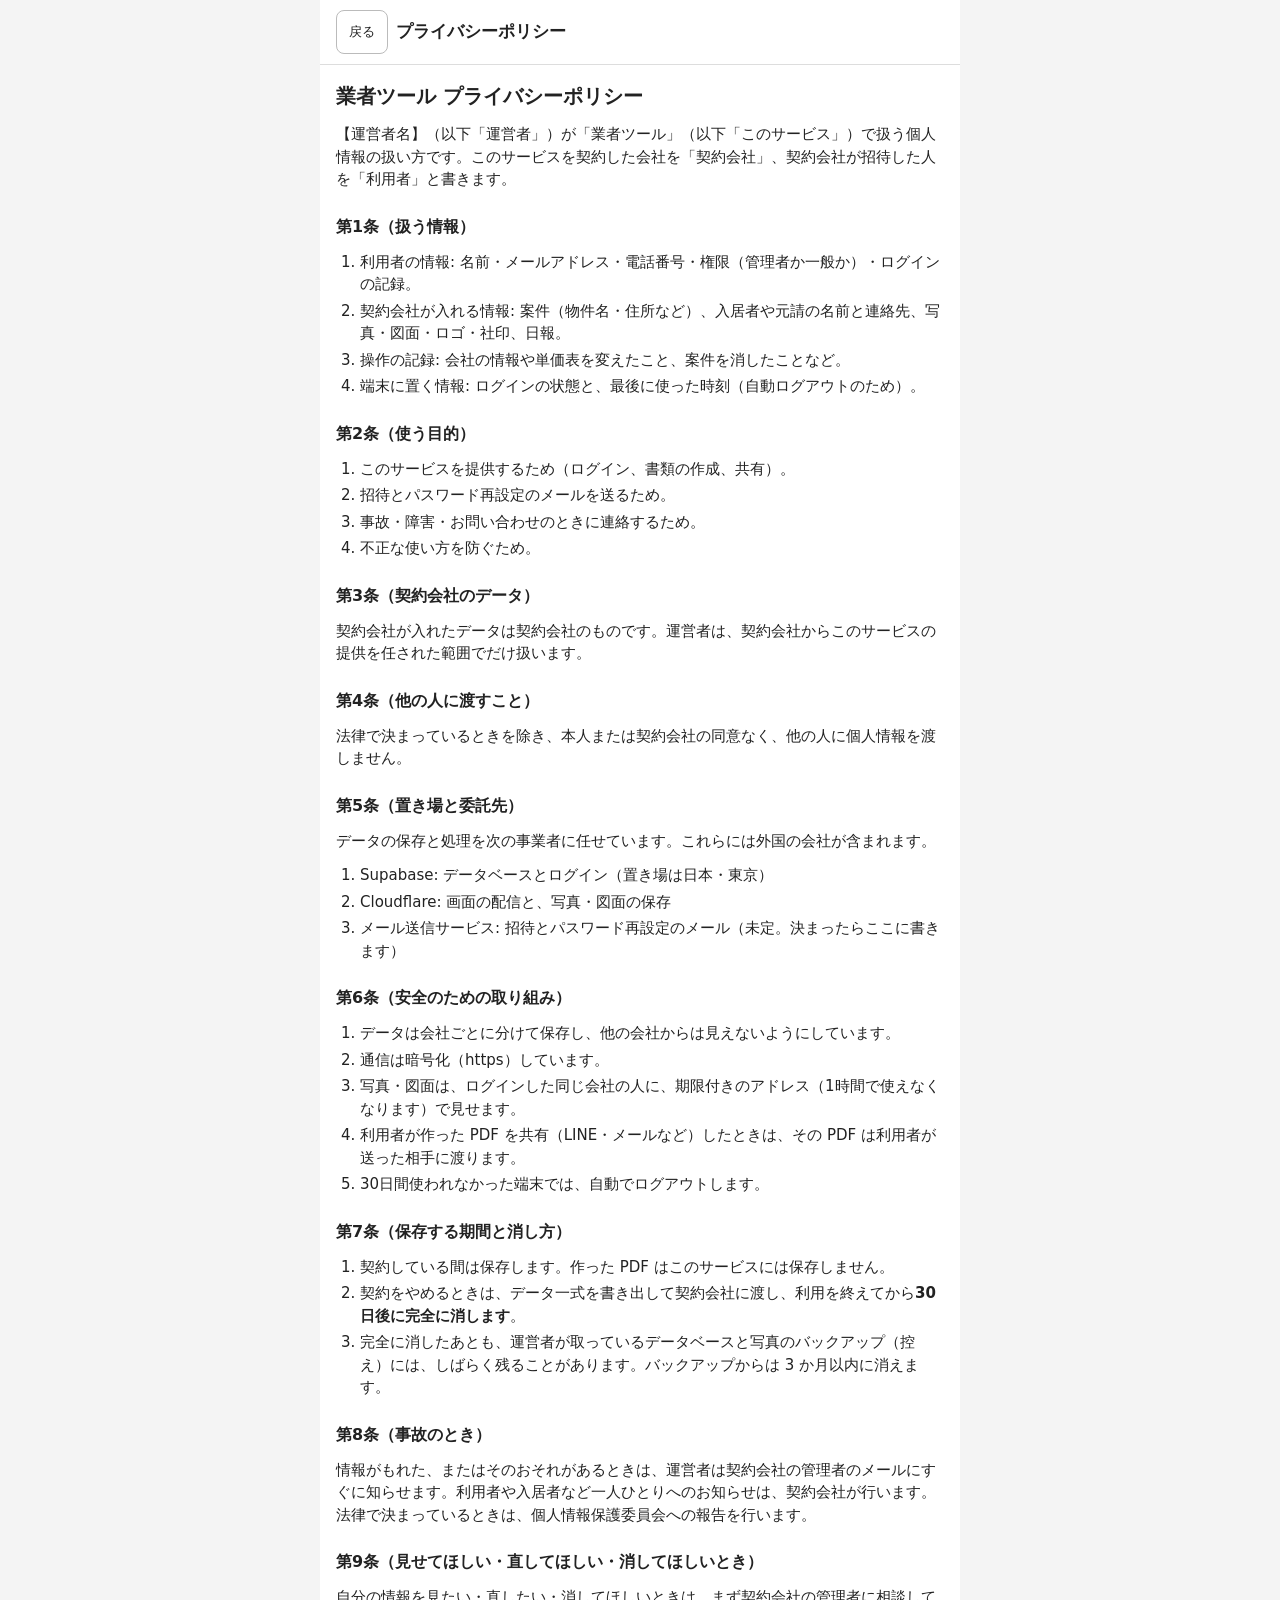
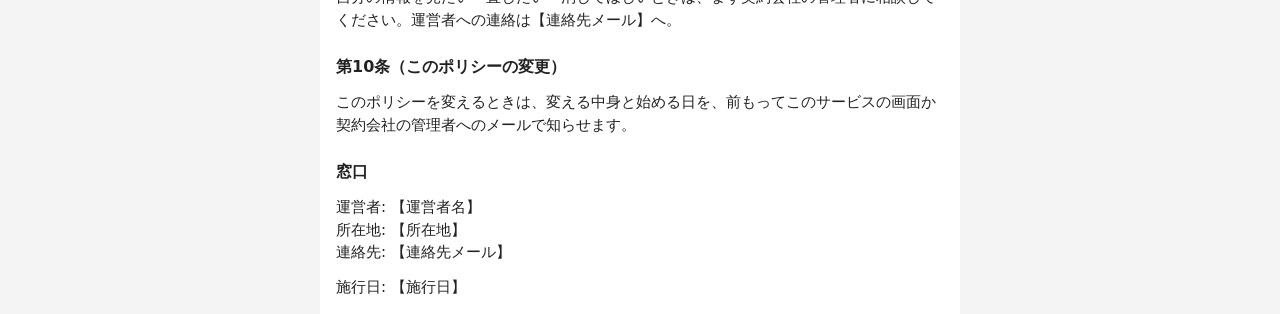
==== legal/privacy.html @ 184f6ca1 "deploy: お試し版 2a5d076" ====
<!doctype html>
<!--
  プライバシーポリシーのひな形。法律の確認（弁護士など専門家の確認）が済んでいない。使う前に必ず専門家に見てもらうこと。
  特に、外国にある事業者への委託（個人情報保護法の外国にある第三者への提供の説明）・安全管理の書き方・代表者の名前を出すかは、専門家と決める。
  運営者名・所在地・連絡先メール・施行日の置き場（すみ付きかっこの所）を埋めるまで、tools/build-app.sh は本番の入れ物を作らない（お試し版は置き場のまま出る）。
  中身は今の作りに合わせてある。作りを変えたらここも直す。CSP（_headers）のため inline の style・script と外のファイルを書かない。
-->
<html lang="ja">
<head>
<meta charset="utf-8">
<meta name="viewport" content="width=device-width, initial-scale=1, viewport-fit=cover">
<title>プライバシーポリシー - 業者ツール</title>
<link rel="icon" href="data:,">
<link rel="stylesheet" href="../css/app.css">
</head>
<body>
<main class="screen active white">
  <div class="hd">
    <a class="hd-btn" id="legal-back" href="../index.html">戻る</a>
    <div class="hd-t"><div class="hd-title">プライバシーポリシー</div></div>
  </div>
  <div class="body legal">
    <h1>業者ツール プライバシーポリシー</h1>
    <p>【運営者名】（以下「運営者」）が「業者ツール」（以下「このサービス」）で扱う個人情報の扱い方です。このサービスを契約した会社を「契約会社」、契約会社が招待した人を「利用者」と書きます。</p>

    <h2>第1条（扱う情報）</h2>
    <ol>
      <li>利用者の情報: 名前・メールアドレス・電話番号・権限（管理者か一般か）・ログインの記録。</li>
      <li>契約会社が入れる情報: 案件（物件名・住所など）、入居者や元請の名前と連絡先、写真・図面・ロゴ・社印、日報。</li>
      <li>操作の記録: 会社の情報や単価表を変えたこと、案件を消したことなど。</li>
      <li>端末に置く情報: ログインの状態と、最後に使った時刻（自動ログアウトのため）。</li>
    </ol>

    <h2>第2条（使う目的）</h2>
    <ol>
      <li>このサービスを提供するため（ログイン、書類の作成、共有）。</li>
      <li>招待とパスワード再設定のメールを送るため。</li>
      <li>事故・障害・お問い合わせのときに連絡するため。</li>
      <li>不正な使い方を防ぐため。</li>
    </ol>

    <h2>第3条（契約会社のデータ）</h2>
    <p>契約会社が入れたデータは契約会社のものです。運営者は、契約会社からこのサービスの提供を任された範囲でだけ扱います。</p>

    <h2>第4条（他の人に渡すこと）</h2>
    <p>法律で決まっているときを除き、本人または契約会社の同意なく、他の人に個人情報を渡しません。</p>

    <h2>第5条（置き場と委託先）</h2>
    <p>データの保存と処理を次の事業者に任せています。これらには外国の会社が含まれます。</p>
    <ol>
      <li>Supabase: データベースとログイン（置き場は日本・東京）</li>
      <li>Cloudflare: 画面の配信と、写真・図面の保存</li>
      <li>メール送信サービス: 招待とパスワード再設定のメール（未定。決まったらここに書きます）</li>
    </ol>

    <h2>第6条（安全のための取り組み）</h2>
    <ol>
      <li>データは会社ごとに分けて保存し、他の会社からは見えないようにしています。</li>
      <li>通信は暗号化（https）しています。</li>
      <li>写真・図面は、ログインした同じ会社の人に、期限付きのアドレス（1時間で使えなくなります）で見せます。</li>
      <li>利用者が作った PDF を共有（LINE・メールなど）したときは、その PDF は利用者が送った相手に渡ります。</li>
      <li>30日間使われなかった端末では、自動でログアウトします。</li>
    </ol>

    <h2>第7条（保存する期間と消し方）</h2>
    <ol>
      <li>契約している間は保存します。作った PDF はこのサービスには保存しません。</li>
      <li>契約をやめるときは、データ一式を書き出して契約会社に渡し、利用を終えてから<strong>30日後に完全に消します</strong>。</li>
      <li>完全に消したあとも、運営者が取っているデータベースと写真のバックアップ（控え）には、しばらく残ることがあります。バックアップからは 3 か月以内に消えます。</li>
    </ol>

    <h2>第8条（事故のとき）</h2>
    <p>情報がもれた、またはそのおそれがあるときは、運営者は契約会社の管理者のメールにすぐに知らせます。利用者や入居者など一人ひとりへのお知らせは、契約会社が行います。法律で決まっているときは、個人情報保護委員会への報告を行います。</p>

    <h2>第9条（見せてほしい・直してほしい・消してほしいとき）</h2>
    <p>自分の情報を見たい・直したい・消してほしいときは、まず契約会社の管理者に相談してください。運営者への連絡は【連絡先メール】へ。</p>

    <h2>第10条（このポリシーの変更）</h2>
    <p>このポリシーを変えるときは、変える中身と始める日を、前もってこのサービスの画面か契約会社の管理者へのメールで知らせます。</p>

    <h2>窓口</h2>
    <p>運営者: 【運営者名】<br>所在地: 【所在地】<br>連絡先: 【連絡先メール】</p>
    <p>施行日: 【施行日】</p>
  </div>
</main>
</body>
</html>
---- css/app.css ----
/* css/app.css — 1つの様式: 白地・黒ボタン・押す所 44px 以上・入力 16px・390px で横スクロールなし（ワイヤーフレーム docs/wireframes/ から） */
*, *::before, *::after { box-sizing: border-box; }
html { overflow-x: hidden; } /* body には付けない（付けると body がスクロールの箱になり、上の帯・下のボタンの sticky が効かない） */
body { margin: 0; max-width: 100%; }
body { font-family: system-ui, -apple-system, "Hiragino Sans", "Noto Sans JP", sans-serif; color: #222; background: #f4f4f4; font-size: 15px; line-height: 1.5; }
a { color: #222; text-decoration: none; }
button, input, select, textarea { font-family: inherit; color: #222; }
input[type=text], input[type=email], input[type=password], input[type=search], input[type=date], input[type=datetime-local], input[type=time], input[type=tel], input[type=number], select, textarea {
  width: 100%; min-width: 0; font-size: 16px; border: 1px solid #bbb; border-radius: 8px; background: #fff; }
input[type=text], input[type=email], input[type=password], input[type=search], input[type=date], input[type=datetime-local], input[type=time], input[type=tel], input[type=number], select { height: 48px; padding: 0 12px; }
textarea { padding: 10px 12px; resize: vertical; line-height: 1.6; }
input:disabled, select:disabled, textarea:disabled { background: #f4f4f4; color: #555; }
input:focus-visible, select:focus-visible, textarea:focus-visible, button:focus-visible, a:focus-visible { outline: 2px solid #1e5bb8; outline-offset: 1px; }
[hidden] { display: none !important; }

.screen { display: none; min-height: 100vh; min-height: 100dvh; max-width: 640px; margin: 0 auto; background: #f4f4f4; flex-direction: column; }
.screen.active { display: flex; }
.screen.white { background: #fff; }

/* 上の帯 */
.hd { display: flex; align-items: center; gap: 8px; padding: 10px 16px; background: #fff; border-bottom: 1px solid #ddd; position: sticky; top: 0; z-index: 50; }
.hd-t { flex-grow: 1; min-width: 0; }
.hd-title { font-size: 17px; font-weight: 700; overflow-wrap: anywhere; }
.hd-sub { font-size: 12px; color: #555; overflow-wrap: anywhere; }
.back { width: 44px; height: 44px; flex: none; display: flex; align-items: center; justify-content: center; font-size: 24px; border: 0; background: none; cursor: pointer; }
.hd-btn { min-height: 44px; display: inline-flex; align-items: center; justify-content: center; padding: 0 12px; border: 1px solid #bbb; border-radius: 8px; font-size: 13px; background: #fff; cursor: pointer; flex: none; }

.body { display: flex; flex-direction: column; gap: 12px; padding: 16px; flex-grow: 1; }
.foot { padding: 12px 16px calc(16px + env(safe-area-inset-bottom, 0px)); background: #fff; border-top: 1px solid #ddd; display: flex; gap: 8px; position: sticky; bottom: 0; z-index: 40; }
.foot.col { flex-direction: column; }
.row { display: flex; gap: 8px; }
.row > * { flex: 1; min-width: 0; }

/* ボタン */
.btn { min-height: 52px; display: flex; align-items: center; justify-content: center; padding: 0 14px; background: #222; color: #fff; border: 1px solid #222; border-radius: 10px; font-size: 16px; font-weight: 600; cursor: pointer; text-align: center; }
.btn.ghost { background: #fff; color: #222; border-color: #bbb; font-weight: 400; }
.btn.sm { min-height: 44px; font-size: 14px; border-radius: 8px; }
.btn.wide { flex: 2; }
.btn.red { background: #b00; border-color: #b00; }
.btn:disabled, .hd-btn:disabled { opacity: .45; cursor: default; }
.link-red { min-height: 44px; display: flex; align-items: center; justify-content: center; color: #b00; background: none; border: 0; font-size: 14px; cursor: pointer; }
.textlink { min-height: 44px; display: flex; align-items: center; justify-content: center; color: #555; background: none; border: 0; font-size: 14px; cursor: pointer; }

/* 入力 */
.ff { display: flex; flex-direction: column; gap: 6px; min-width: 0; }
.ff > label, .lbl { font-size: 13px; color: #555; }
.req { color: #b00; font-size: 12px; margin-left: 4px; }
.hint { font-size: 12px; color: #888; }
.msg { font-size: 13px; color: #555; min-height: 0; white-space: pre-wrap; overflow-wrap: anywhere; }
.msg:empty { display: none; }
.msg.err, .err { color: #b00; }
.msg.ok { color: #176a3a; }
.sep { border-top: 1px solid #eee; margin: 4px 0; }

/* カード */
.card { background: #fff; border: 1px solid #ddd; border-radius: 10px; padding: 14px; display: flex; flex-direction: column; gap: 10px; min-width: 0; }
.card-t { font-size: 15px; font-weight: 600; }
.card-d { font-size: 13px; color: #555; }
.card.off { color: #888; }
.soon { font-size: 12px; color: #888; border: 1px solid #ccc; border-radius: 999px; padding: 1px 8px; margin-left: 6px; font-weight: 400; }

/* ログイン */
.login { padding: 24px 20px; gap: 14px; background: #fff; }
.login-title { font-size: 26px; font-weight: 700; text-align: center; margin-top: 72px; }
.login-lead { font-size: 14px; color: #555; text-align: center; margin-bottom: 16px; }
.login-note { font-size: 12px; color: #888; text-align: center; margin-top: auto; padding-top: 24px; }

/* 一覧 */
.list { display: flex; flex-direction: column; gap: 8px; }
.item { background: #fff; border: 1px solid #ddd; border-radius: 10px; padding: 14px; display: flex; flex-direction: column; gap: 6px; text-align: left; cursor: pointer; width: 100%; font-size: inherit; min-width: 0; }
.item-t { font-size: 16px; font-weight: 600; overflow-wrap: anywhere; }
.item-s { font-size: 13px; color: #555; overflow-wrap: anywhere; }
.tags { display: flex; flex-wrap: wrap; gap: 6px; font-size: 12px; color: #444; }
.tag { border: 1px solid #bbb; border-radius: 999px; padding: 2px 8px; white-space: nowrap; }
.empty { font-size: 13px; color: #888; text-align: center; padding: 16px 8px; }
.search { padding: 12px 16px; background: #fff; }

/* 案件画面 */
.tools { display: grid; grid-template-columns: repeat(2, minmax(0, 1fr)); gap: 12px; }
.tool { background: #fff; border: 1px solid #ccc; border-radius: 12px; min-height: 96px; display: flex; flex-direction: column; align-items: center; justify-content: center; gap: 6px; cursor: pointer; font-size: inherit; padding: 8px; }
.tool-t { font-size: 17px; font-weight: 700; }
.tool-d { font-size: 12px; color: #555; }
.tool:disabled { background: #eee; color: #888; cursor: default; }
.tool:disabled .tool-d { color: #888; }
.sec-t { font-size: 14px; font-weight: 600; }
.doc { background: #fff; border: 1px solid #ddd; border-radius: 10px; padding: 12px 14px; display: flex; align-items: center; gap: 10px; cursor: pointer; width: 100%; text-align: left; font-size: inherit; min-width: 0; }
.doc-kind { font-size: 12px; border: 1px solid #bbb; border-radius: 6px; padding: 2px 6px; flex: none; }
.doc-m { flex-grow: 1; min-width: 0; }
.doc-t { font-size: 15px; overflow-wrap: anywhere; }
.doc-s { font-size: 12px; color: #555; }
.chev { font-size: 18px; color: #888; flex: none; }

/* 画像の欄（ロゴ・社印） */
.img-row { display: flex; align-items: center; gap: 10px; flex-wrap: wrap; }
.img-prev { max-width: 120px; max-height: 60px; border: 1px solid #ddd; border-radius: 6px; background: #fafafa; }
.check { display: flex; align-items: center; gap: 10px; min-height: 44px; font-size: 15px; cursor: pointer; }
.check input { width: 22px; height: 22px; flex: none; }

/* 確認のポップアップ（× とキャンセルだけで閉じる。外側・Esc では閉じない） */
.modal-bg { position: fixed; inset: 0; background: rgba(0,0,0,.45); z-index: 1000; display: flex; align-items: flex-end; justify-content: center; }
.modal { background: #fff; width: 100%; max-width: 640px; max-height: 92vh; max-height: 92dvh; overflow: auto; overscroll-behavior: contain; border-radius: 16px 16px 0 0; padding: 0 16px calc(24px + env(safe-area-inset-bottom, 0px)); display: flex; flex-direction: column; gap: 12px; }
/* 見出しと × は中を送っても上に残る（× で戻れないと困る） */
.modal-hd { display: flex; align-items: center; justify-content: space-between; gap: 8px; position: sticky; top: 0; z-index: 1; background: #fff; margin: 0 -16px; padding: 12px 16px 4px; }
.modal-hd h3 { margin: 0; font-size: 17px; }
.modal-x { width: 44px; height: 44px; border: 0; background: none; font-size: 24px; cursor: pointer; flex: none; }
.modal-act { display: flex; gap: 8px; }
.modal-act > * { flex: 1; }
.modal-act.col { flex-direction: column; }
.btn.danger { color: #b00; border-color: #e3a3a3; }
.ask-pop-t { margin: 0; white-space: pre-wrap; overflow-wrap: anywhere; }

/* 小さい知らせ */
.toast { position: fixed; left: 50%; bottom: 96px; transform: translateX(-50%); background: #222; color: #fff; padding: 10px 18px; border-radius: 8px; font-size: 14px; z-index: 1500; max-width: calc(100% - 32px); display: none; pointer-events: none; }
.toast.show { display: block; }

/* 報告書（06） */
.seg { display: flex; gap: 8px; }
.seg button { flex: 1; min-height: 44px; border: 1px solid #bbb; border-radius: 8px; background: #fff; font-size: 15px; cursor: pointer; padding: 0 4px; }
.seg button[aria-pressed="true"] { background: #222; color: #fff; border-color: #222; }
.grid2 { display: grid; grid-template-columns: repeat(2, minmax(0, 1fr)); gap: 10px; }
.time-row { display: flex; gap: 8px; }
.time-row input { flex: 1; }
.time-row button { flex: none; min-height: 48px; padding: 0 12px; border: 1px solid #222; border-radius: 8px; background: #fff; font-size: 14px; cursor: pointer; }
.chips { display: flex; flex-wrap: wrap; gap: 8px; }
.chips.col { flex-direction: column; }
.chip { display: inline-flex; align-items: center; gap: 8px; min-height: 44px; padding: 6px 12px; border: 1px solid #bbb; border-radius: 999px; background: #fff; font-size: 14px; cursor: pointer; text-align: left; max-width: 100%; }
.chips.col .chip { border-radius: 8px; width: 100%; }
.chip-box { width: 18px; height: 18px; border: 1.5px solid #999; border-radius: 4px; flex: none; display: inline-flex; align-items: center; justify-content: center; font-size: 12px; color: transparent; }
.chip[aria-pressed="true"] { background: #222; color: #fff; border-color: #222; }
.chip[aria-pressed="true"] .chip-box { background: #fff; border-color: #fff; color: #222; }
.grp-t { font-size: 13px; color: #555; font-weight: 600; }
.photos { display: grid; grid-template-columns: repeat(2, minmax(0, 1fr)); gap: 10px; }
.ph { border: 1px solid #ddd; border-radius: 8px; overflow: hidden; display: flex; flex-direction: column; min-width: 0; background: #fff; }
.ph-img { width: 100%; aspect-ratio: 1; object-fit: cover; display: block; background: #ddd; border: 0; padding: 0; cursor: pointer; }
.ph-img img { width: 100%; height: 100%; object-fit: contain; display: block; }
.ph-b { padding: 8px; display: flex; flex-direction: column; gap: 6px; }
.ph-b select, .ph-b input { height: 44px; }
.ph-acts { display: flex; gap: 6px; }
.ph-acts .btn { flex: 1; min-width: 0; padding: 0 4px; }
.ph-no { font-size: 12px; color: #555; }
.add-row { display: flex; gap: 8px; }
.add-row .btn { flex: 1; }
.notes { background: #fff7e0; border: 1px solid #e6c766; border-radius: 10px; padding: 12px; font-size: 13px; }
.notes ul { margin: 4px 0 0; padding-left: 18px; }

/* 見積書（07） */
.es-to { grid-template-columns: minmax(0, 2fr) minmax(0, 1fr); }
.es-no { font-size: 16px; min-height: 24px; }
.tpl-grid { display: grid; grid-template-columns: repeat(2, minmax(0, 1fr)); gap: 8px; }
.tpl-grid .btn { padding: 0 6px; }
.ln { border: 1px solid #ddd; border-radius: 8px; padding: 10px; display: flex; flex-direction: column; gap: 8px; min-width: 0; }
.grid3 { display: grid; grid-template-columns: minmax(0, 1fr) minmax(0, 1fr) minmax(0, 1.4fr); gap: 8px; }
.ln-acts { display: grid; grid-template-columns: repeat(4, minmax(0, 1fr)); gap: 6px; }
.ln-acts .btn { padding: 0 4px; }
.quick { display: flex; flex-direction: column; gap: 8px; }
.opt-row { display: flex; align-items: center; gap: 8px; min-width: 0; }
.opt-row input[type=number] { width: 80px; flex: none; }
.step-btn { width: 44px; height: 44px; flex: none; border: 1px solid #bbb; border-radius: 8px; background: #fff; font-size: 18px; cursor: pointer; }
.sum-row { display: flex; justify-content: space-between; gap: 8px; font-size: 15px; }
.sum-row.big { font-size: 18px; font-weight: 700; border-top: 1px solid #eee; padding-top: 6px; }
.set-li { display: flex; align-items: center; gap: 8px; min-width: 0; }
.set-li > span { flex-grow: 1; min-width: 0; overflow-wrap: anywhere; font-size: 14px; }
.set-li .btn { flex: none; }
.mem-act { display: flex; gap: 8px; justify-content: flex-end; flex-wrap: wrap; }
.audit-li { display: flex; flex-direction: column; gap: 2px; font-size: 14px; overflow-wrap: anywhere; border-bottom: 1px solid #eee; padding-bottom: 6px; }
/* 単価マスタ: 照合の札（07）・一覧（05） */
.rc { border: 1px solid #ddd; border-radius: 8px; padding: 10px; display: flex; flex-direction: column; gap: 6px; font-size: 13px; overflow-wrap: anywhere; min-width: 0; }
.rc.warn { border-color: #e3a3a3; background: #fff6f6; }
.rc-t { font-weight: 600; }
.rc-lv { margin-right: 6px; color: #555; }
.rc.warn .rc-lv { color: #b00; }
.rc-off { font-size: 12px; color: #555; background: #f4f4f4; border-radius: 8px; padding: 8px 10px; white-space: pre-wrap; }
.rm { border: 1px solid #ddd; border-radius: 8px; padding: 10px; display: flex; flex-direction: column; gap: 4px; font-size: 13px; min-width: 0; overflow-wrap: anywhere; }
.rm-t { font-size: 15px; font-weight: 600; }
.rm .btn { align-self: flex-end; }

/* 定型見積（被害復旧工事）の入力 */
.tk-place { font-size: 16px; font-weight: 600; overflow-wrap: anywhere; }
.tk-days input { flex: 1; }
.tk-parts { display: flex; flex-direction: column; gap: 8px; }
.tk-parts details { border: 1px solid #ddd; border-radius: 8px; }
.tk-parts summary { min-height: 44px; display: flex; align-items: center; padding: 0 12px; cursor: pointer; font-weight: 600; overflow-wrap: anywhere; }
.tk-sets { display: flex; flex-direction: column; gap: 8px; padding: 0 10px 10px; }
.btn.tk-set { flex-direction: column; align-items: flex-start; gap: 2px; padding: 8px 12px; text-align: left; overflow-wrap: anywhere; }
.tk-set small { font-size: 12px; color: #555; }
.tk-g { border: 1px solid #ddd; border-radius: 10px; padding: 10px; display: flex; flex-direction: column; gap: 8px; min-width: 0; transition: background-color .3s; }
.tk-g.tk-flash { background: #eef4ff; }
.tk-work { font-size: 15px; font-weight: 600; overflow-wrap: anywhere; }
.tk-gbar { display: flex; align-items: center; gap: 6px; }
.tk-gsum { flex: 1; min-width: 0; font-weight: 600; overflow-wrap: anywhere; }
.icon-btn { width: 44px; height: 44px; flex: none; border: 1px solid #bbb; border-radius: 8px; background: #fff; font-size: 16px; cursor: pointer; }
.icon-btn:disabled { opacity: .45; cursor: default; }
.tk-rate-seg { flex: 1; min-width: 0; }
.tk-rate-in { width: 72px !important; flex: none; }
.seg.tk-seg4 button { font-size: 13px; }
.ln.tk-ed { border-color: #8fb4e8; background: #f5f9ff; }
input.tk-need { border-color: #b00; }
.tk-amt { text-align: right; font-variant-numeric: tabular-nums; }
.tk-foot { align-items: center; }
.tk-foot-sum { flex: 1; min-width: 0; display: flex; flex-direction: column; }
.tk-foot-sum b { font-size: 18px; overflow-wrap: anywhere; }

/* 仕入見積の読み込み（08） */
.vf { border: 1px solid; border-radius: 10px; padding: 10px 12px; font-size: 13px; display: flex; flex-direction: column; gap: 8px; overflow-wrap: anywhere; }
.vf.ok { background: #f0fdf4; border-color: #86efac; color: #166534; }
.vf.ng { background: #fef2f2; border-color: #fca5a5; color: #b00; }
.vf table { border-collapse: collapse; }
.vf td { padding: 1px 12px 1px 0; }
.vf td + td { text-align: right; font-variant-numeric: tabular-nums; }
.vf-n { font-size: 12px; }
.im-row { display: flex; gap: 10px; align-items: flex-start; border: 1px solid #ddd; border-radius: 8px; padding: 10px; min-height: 44px; cursor: pointer; min-width: 0; }
.im-row input { width: 22px; height: 22px; flex: none; margin: 0; }
.im-row.off { color: #888; background: #fafafa; }
.im-m { display: flex; flex-direction: column; gap: 2px; min-width: 0; flex-grow: 1; }
.im-d { font-size: 15px; overflow-wrap: anywhere; }
.im-s { font-size: 13px; color: #555; }

/* プレビュー（12） */
.dv-pages { display: flex; flex-direction: column; gap: 12px; }
.dv-page { width: 100%; height: auto; display: block; background: #fff; border: 1px solid #ccc; aspect-ratio: 210 / 297; }

/* 図面（10） */
.col-gap { display: flex; flex-direction: column; gap: 12px; min-width: 0; }
.dw-parts { display: flex; gap: 6px; }
.dw-part { flex: 1; min-height: 44px; display: flex; align-items: center; justify-content: center; gap: 6px; border: 1px solid #bbb; border-radius: 8px; background: #fff; font-size: 15px; cursor: pointer; padding: 0 4px; }
.dw-part[aria-pressed="true"] { border: 2px solid var(--c); background: color-mix(in srgb, var(--c) 12%, #fff); font-weight: 700; }
.dw-sw { width: 14px; height: 14px; border-radius: 3px; flex: none; }
.dw-tools { display: flex; gap: 6px; flex-wrap: wrap; }
.dw-tools > .seg { flex: 1 1 200px; min-width: 0; }
.dw-tools > .btn { flex: 1 1 auto; padding: 0 8px; }
.dw-hint { font-size: 12px; color: #555; min-height: 18px; overflow-wrap: anywhere; }
.dw-stage { position: relative; overflow: hidden; background: #f0f0f0; border: 1px solid #ccc; border-radius: 8px; min-height: 120px; display: flex; justify-content: center; }
.dw-pz { position: relative; display: inline-block; max-width: 100%; line-height: 0; }
.dw-pz img { display: block; max-width: 100%; max-height: 70vh; width: auto; height: auto; -webkit-user-drag: none; user-select: none; }
.dw-pz svg { position: absolute; inset: 0; width: 100%; height: 100%; touch-action: none; cursor: crosshair; }
.dw-stage.move .dw-pz svg { cursor: move; }
.dw-pz svg g[data-sel] rect, .dw-pz svg g[data-sel] polygon { stroke-width: 4; stroke-dasharray: 8 4; }
.dw-pz svg .dw-handle { cursor: grab; }
.dw-poly { display: flex; align-items: center; gap: 8px; flex-wrap: wrap; font-size: 13px; }
.dw-poly > span { flex: 1 1 140px; min-width: 0; }
.dw-poly .btn { flex: none; }
.dw-legend { display: flex; flex-direction: column; gap: 4px; font-size: 14px; }
.dw-li { display: flex; align-items: center; gap: 8px; overflow-wrap: anywhere; min-width: 0; }
/* 見積書を紙面の上で直す（estimate-sheet-ui） */
.es-sheet-bar { display: flex; flex-direction: column; gap: 6px; }
.es-sheet-bar .seg { align-self: flex-start; }
.es-sheet-bar .seg button { flex: none; min-width: 72px; font-size: 14px; }
.es-stage { overflow: hidden; background: #e8e8e8; border: 1px solid #ccc; border-radius: 8px; touch-action: pan-y; }
.es-pz { position: relative; overflow: visible; }
.es-scale { width: 595.28pt; transform-origin: 0 0; display: flex; flex-direction: column; gap: 12px; user-select: none; -webkit-user-select: none; cursor: pointer; }
.es-scale .pd-page { flex: none; }
.es-sheet-panel { position: fixed; left: 0; right: 0; bottom: 0; max-width: 640px; margin: 0 auto; z-index: 60; background: #fff; border-top: 1px solid #bbb; box-shadow: 0 -4px 16px rgba(0,0,0,.12);
  padding: 0 16px calc(12px + env(safe-area-inset-bottom, 0px)); max-height: 60vh; max-height: 60dvh; overflow-y: auto; overscroll-behavior: contain; display: flex; flex-direction: column; gap: 8px; }
.es-sp-hd { display: flex; align-items: center; justify-content: space-between; gap: 8px; position: sticky; top: 0; z-index: 1; background: #fff; margin: 0 -16px; padding: 4px 16px; }
.es-sp-b { display: flex; flex-direction: column; gap: 10px; }
.es-sp-amt { min-height: 48px; display: flex; align-items: center; justify-content: flex-end; padding: 0 6px; overflow-wrap: anywhere; background: #f4f4f4; border-radius: 8px; font-size: 16px; }
.es-sp-nums { display: grid; grid-template-columns: repeat(4, minmax(0, 1fr)); gap: 6px; }
.es-sp-nums input { padding: 0 8px; }
.es-scale .pd-hanko { object-fit: contain; } /* 画面だけ。PDF は waitImages で縦横の比を合わせる */

/* 画面下のタブ（02 案件一覧・カレンダー） */
.tabs { display: flex; margin: 0 -16px calc(-16px - env(safe-area-inset-bottom, 0px)); padding-bottom: env(safe-area-inset-bottom, 0px); border-top: 1px solid #eee; }
.tab { flex: 1; min-height: 52px; display: flex; align-items: center; justify-content: center; font-size: 15px; color: #555; }
.tab[aria-current="page"] { color: #222; font-weight: 700; text-decoration: underline; text-underline-offset: 6px; text-decoration-thickness: 2px; }
.foot.col .tabs { margin-top: 4px; }
.foot.tabs-foot { padding-top: 0; }
.foot.tabs-foot .tabs { flex: 1; margin-top: 0; border-top: 0; }

/* 日報の対応現場 */
.dl-sites { display: flex; flex-direction: column; }
.dl-site { min-width: 0; overflow-wrap: anywhere; }

/* 案件の日程（03 の工事日・04 の上の帯の下の行・優先順の行） */
.cf-work { display: flex; align-items: center; gap: 6px; }
.cf-work input { flex: 1; }
.case-cal { padding: 8px 16px; background: #fff; border-bottom: 1px solid #ddd; font-size: 14px; font-weight: 600; overflow-wrap: anywhere; }
.item-w { font-size: 14px; font-weight: 600; color: #1e5bb8; overflow-wrap: anywhere; }
.cal-sec { margin-top: 8px; }

/* カレンダー（genba-docs のを写した。帯の色: 調査 #1e5bb8・工事 #d97b1c = 図面の天井・壁と同じ） */
.cal { --cal-line: #e3e8ef; position: relative; background: #fff; border: 1px solid #ddd; border-radius: 10px; overflow: hidden; margin: 0 -8px; }
.cal-top { position: relative; display: flex; align-items: center; gap: 4px; padding: 4px 6px; min-height: 52px; }
.cal-title { display: inline-flex; align-items: center; gap: 6px; min-height: 44px; padding: 0 10px; border: 0; background: none; border-radius: 8px; font-size: 20px; font-weight: 600; cursor: pointer; white-space: nowrap; }
.cal-caret { font-size: 13px; color: #555; }
.cal-sp { flex: 1; min-width: 0; }
.cal-nav { width: 44px; height: 44px; border: 0; border-radius: 50%; background: none; font-size: 24px; line-height: 1; cursor: pointer; }
.cal-today { min-height: 44px; padding: 0 12px; border: 1px solid #bbb; border-radius: 8px; background: #fff; font-size: 14px; cursor: pointer; }
.cal-menu { position: absolute; left: 6px; top: 50px; z-index: 30; background: #fff; border: 1px solid #ddd; border-radius: 10px; box-shadow: 0 2px 6px rgba(0,0,0,.18), 0 6px 16px rgba(0,0,0,.12); padding: 4px; display: grid; min-width: 140px; }
.cal-menu-i { min-height: 44px; padding: 0 14px; border: 0; background: none; text-align: left; font-size: 15px; border-radius: 8px; cursor: pointer; }
.cal-menu-i.on { background: #eee; font-weight: 700; }
.cal-wd { display: grid; grid-template-columns: repeat(7, minmax(0, 1fr)); text-align: center; font-size: 12px; color: #555; padding: 2px 0 6px; border-bottom: 1px solid var(--cal-line); }
.cal-wd .on { color: #222; font-weight: 800; }
.cal-wk { display: grid; grid-template-columns: repeat(7, minmax(0, 1fr)); border-bottom: 1px solid var(--cal-line); overflow: hidden; }
.cal-wk:last-child { border-bottom: 0; }
.cal-day { grid-row: 1 / -1; border: 0; border-left: 1px solid var(--cal-line); background: none; padding: 3px 0 0; display: flex; justify-content: center; align-items: flex-start; cursor: pointer; min-width: 0; }
.cal-day:first-of-type { border-left: 0; }
.cal-dn { display: grid; place-items: center; min-width: 22px; height: 22px; border-radius: 11px; font-size: 13px; }
.cal-day.out .cal-dn { color: #a3afbf; }
.cal-day.today .cal-dn { background: #222; color: #fff; font-weight: 700; }
.cal-ev { position: relative; z-index: 1; display: flex; align-items: center; gap: 4px; min-width: 0; height: 17px; margin: 0 2px 2px; padding: 0 4px; border: 0; border-radius: 4px; color: #fff; font-size: 11px; font-weight: 700; line-height: 17px; text-align: left; white-space: nowrap; overflow: hidden; cursor: pointer; }
.cal-ev.k-survey { background: #1e5bb8; }
.cal-ev.k-work { background: #d97b1c; color: #222; } /* 白文字だとコントラストが足りない */
.cal-ev.cl { margin-left: 0; border-top-left-radius: 0; border-bottom-left-radius: 0; }
.cal-ev.cr { margin-right: 0; border-top-right-radius: 0; border-bottom-right-radius: 0; }
.cal-ev-t { overflow: hidden; text-overflow: clip; min-width: 0; flex: 0 1 auto; }
.cal-more { position: relative; z-index: 1; align-self: center; justify-self: start; min-width: 0; height: 17px; padding: 0 4px; border: 0; background: none; color: #555; font-size: 11px; font-weight: 800; line-height: 17px; cursor: pointer; }
.cal-wh { display: grid; grid-template-columns: 44px repeat(7, minmax(0, 1fr)); padding: 2px 0 4px; }
.cal-whd { display: grid; justify-items: center; gap: 2px; padding: 2px 0; min-width: 0; }
.cal-whw { font-size: 12px; color: #555; }
.cal-whn { display: grid; place-items: center; width: 34px; height: 34px; border-radius: 50%; font-size: 18px; }
.cal-whd.today .cal-whw { color: #222; font-weight: 800; }
.cal-whd.today .cal-whn { background: #222; color: #fff; font-weight: 600; }
.cal-allday { display: grid; grid-template-columns: 44px repeat(7, minmax(0, 1fr)); padding-bottom: 4px; border-bottom: 1px solid var(--cal-line); box-shadow: 0 2px 4px rgba(0,0,0,.06); position: relative; z-index: 2; background: #fff; }
.cal-scroll { overflow-y: auto; overflow-x: hidden; -webkit-overflow-scrolling: touch; overscroll-behavior: contain; }
.cal-tg { position: relative; display: grid; grid-template-columns: 44px repeat(7, minmax(0, 1fr)); }
.cal-hours { position: relative; }
.cal-hl { position: absolute; right: 6px; transform: translateY(-50%); font-size: 11px; color: #555; white-space: nowrap; }
.cal-col { position: relative; min-width: 0; border-left: 1px solid var(--cal-line); background-image: repeating-linear-gradient(to bottom, transparent 0, transparent 43px, var(--cal-line) 43px, var(--cal-line) 44px); background-position: 0 8px; background-repeat: no-repeat; background-size: 100% 1056px; }
.cal-col::before { content: ""; position: absolute; left: 0; right: 0; top: 8px; border-top: 1px solid var(--cal-line); }
.cal-ev.box { position: absolute; display: block; height: auto; margin: 0; padding: 2px 4px; border-radius: 6px; white-space: normal; line-height: 1.25; font-size: 11px; overflow: hidden; }
.cal-ev.box .cal-ev-t, .cal-ev-tm { display: block; overflow: hidden; overflow-wrap: anywhere; }
.cal-ev-tm { font-weight: 500; opacity: .9; }
.cal-ev.box.narrow { padding: 2px; }
.cal-ev.box.narrow .cal-ev-t, .cal-ev.box.narrow .cal-ev-tm { white-space: nowrap; overflow-wrap: normal; }
.cal-now { position: absolute; left: -1px; right: 0; height: 0; border-top: 2px solid #b00; z-index: 3; pointer-events: none; }
.cal-now::before { content: ""; position: absolute; left: -6px; top: -7px; width: 12px; height: 12px; border-radius: 50%; background: #b00; }

/* 利用規約・プライバシーポリシーへのリンク（ログイン・設定の下）と、そのページ（legal/*.html。CSP のため inline の style を書かない） */
.legal-links { display: flex; flex-wrap: wrap; justify-content: center; gap: 0 20px; }
.legal-links .textlink { text-decoration: underline; }
.legal { overflow-wrap: anywhere; }
.legal h1 { font-size: 20px; margin: 0; }
.legal h2 { font-size: 16px; margin: 12px 0 0; }
.legal p, .legal ol { margin: 0; }
.legal ol { padding-left: 1.6em; display: flex; flex-direction: column; gap: 4px; }
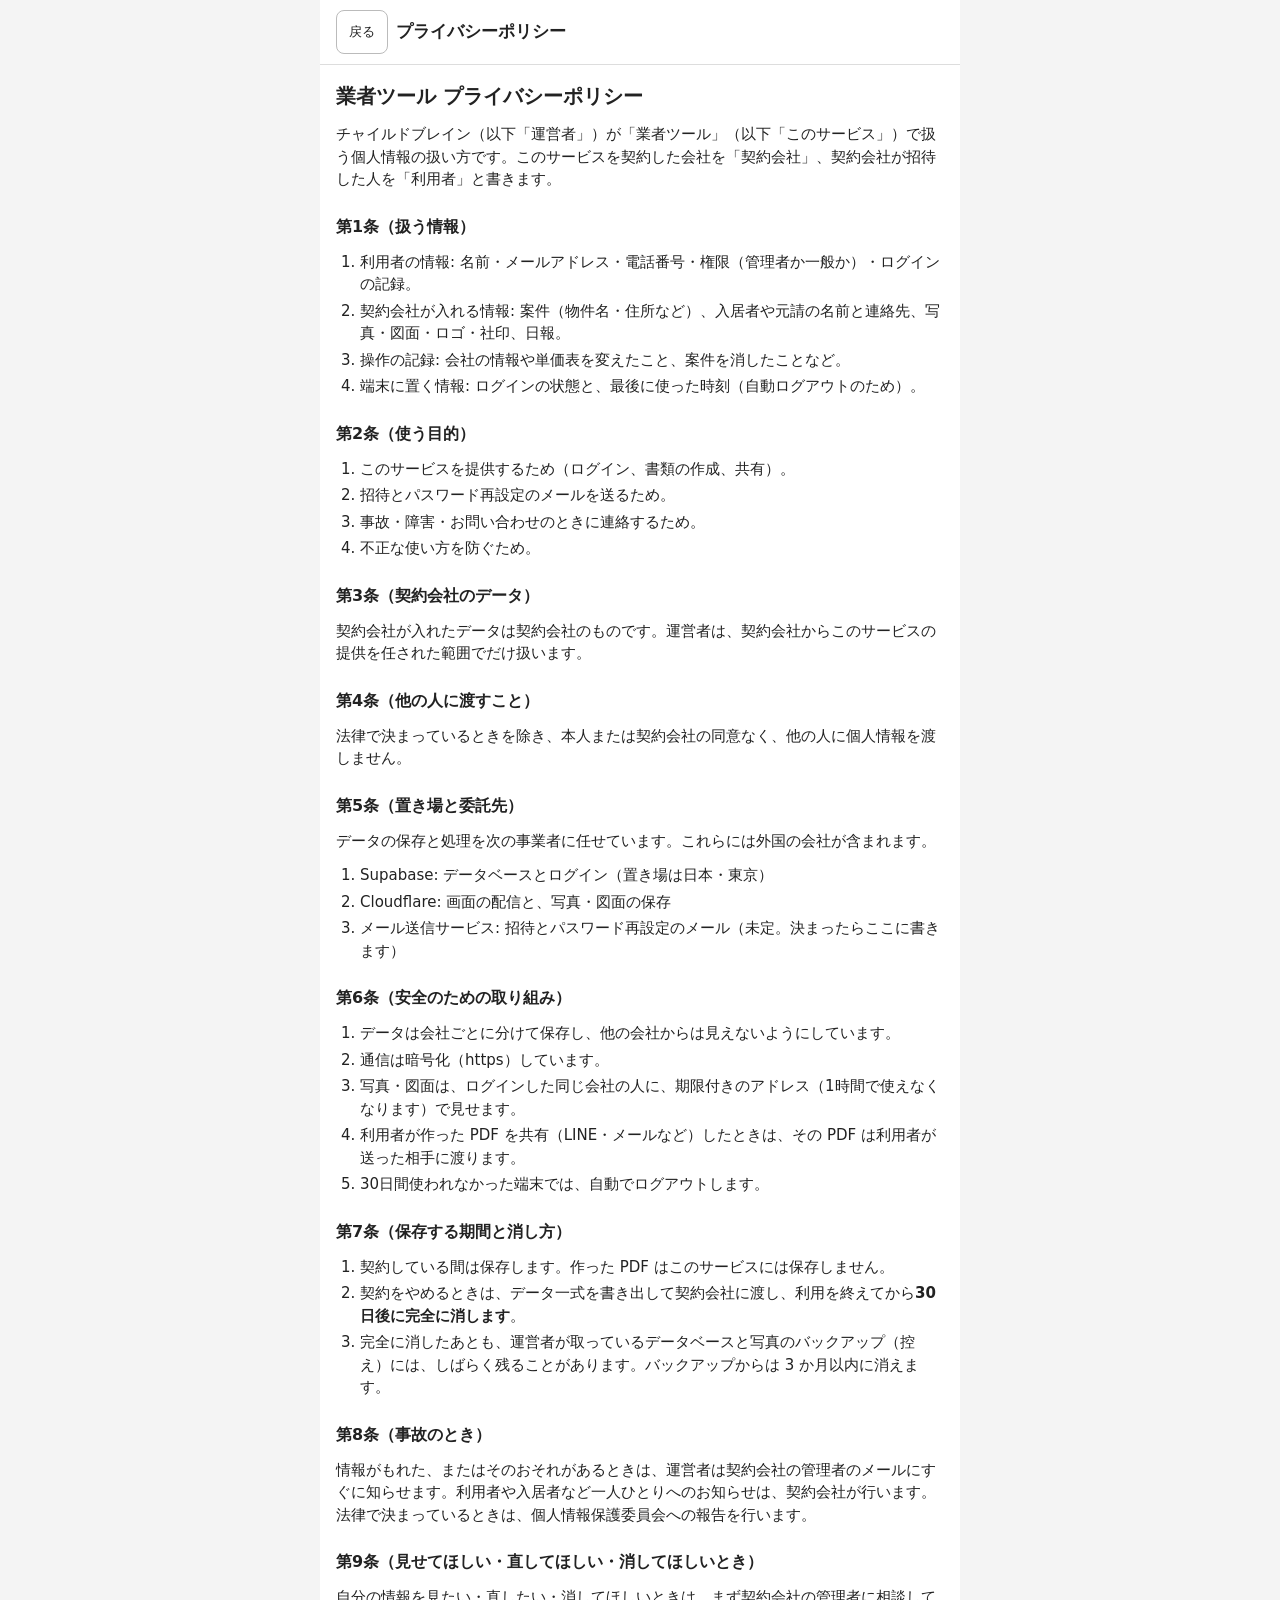
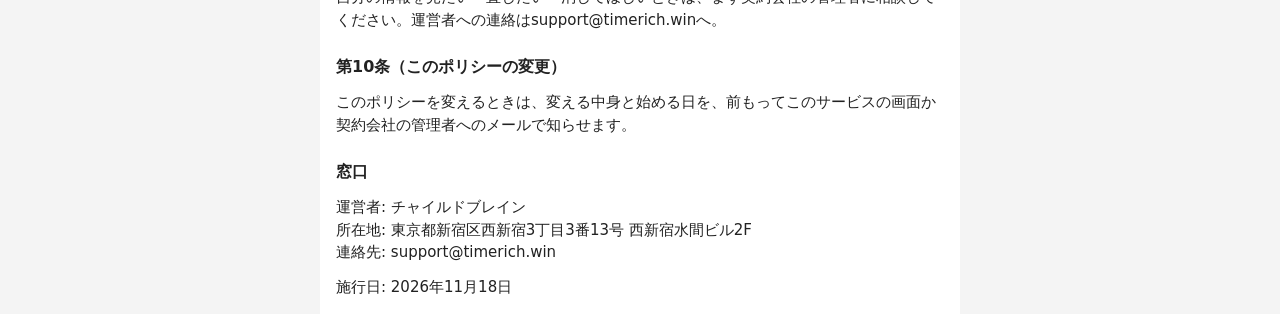
==== commit 764c092e: "deploy: お試し版 ff0d33e" ====
--- a/legal/privacy.html
+++ b/legal/privacy.html
@@ -21,7 +21,7 @@
   </div>
   <div class="body legal">
     <h1>業者ツール プライバシーポリシー</h1>
-    <p>【運営者名】（以下「運営者」）が「業者ツール」（以下「このサービス」）で扱う個人情報の扱い方です。このサービスを契約した会社を「契約会社」、契約会社が招待した人を「利用者」と書きます。</p>
+    <p>チャイルドブレイン（以下「運営者」）が「業者ツール」（以下「このサービス」）で扱う個人情報の扱い方です。このサービスを契約した会社を「契約会社」、契約会社が招待した人を「利用者」と書きます。</p>
 
     <h2>第1条（扱う情報）</h2>
     <ol>
@@ -73,14 +73,14 @@
     <p>情報がもれた、またはそのおそれがあるときは、運営者は契約会社の管理者のメールにすぐに知らせます。利用者や入居者など一人ひとりへのお知らせは、契約会社が行います。法律で決まっているときは、個人情報保護委員会への報告を行います。</p>
 
     <h2>第9条（見せてほしい・直してほしい・消してほしいとき）</h2>
-    <p>自分の情報を見たい・直したい・消してほしいときは、まず契約会社の管理者に相談してください。運営者への連絡は【連絡先メール】へ。</p>
+    <p>自分の情報を見たい・直したい・消してほしいときは、まず契約会社の管理者に相談してください。運営者への連絡はsupport@timerich.winへ。</p>
 
     <h2>第10条（このポリシーの変更）</h2>
     <p>このポリシーを変えるときは、変える中身と始める日を、前もってこのサービスの画面か契約会社の管理者へのメールで知らせます。</p>
 
     <h2>窓口</h2>
-    <p>運営者: 【運営者名】<br>所在地: 【所在地】<br>連絡先: 【連絡先メール】</p>
-    <p>施行日: 【施行日】</p>
+    <p>運営者: チャイルドブレイン<br>所在地: 東京都新宿区西新宿3丁目3番13号 西新宿水間ビル2F<br>連絡先: support@timerich.win</p>
+    <p>施行日: 2026年11月18日</p>
   </div>
 </main>
 </body>
--- a/css/app.css
+++ b/css/app.css
@@ -129,6 +129,21 @@
 .chip[aria-pressed="true"] { background: #222; color: #fff; border-color: #222; }
 .chip[aria-pressed="true"] .chip-box { background: #fff; border-color: #fff; color: #222; }
 .grp-t { font-size: 13px; color: #555; font-weight: 600; }
+/* 報告書: 項目の設定（歯車）と、項目を直すポップアップ */
+.card-t:has(.gear) { display: flex; align-items: center; gap: 6px; }
+.gear { margin-left: auto; width: 44px; height: 44px; flex: none; border: 0; background: none; padding: 10px; cursor: pointer; color: #555; }
+.gear svg { width: 24px; height: 24px; display: block; fill: none; stroke: currentColor; stroke-width: 1.6; stroke-linejoin: round; }
+.ie-list { display: flex; flex-direction: column; gap: 6px; margin: 8px 0; }
+.ie-row { display: flex; align-items: center; gap: 6px; }
+.ie-name { flex: 1; min-width: 0; overflow-wrap: anywhere; font-size: 15px; }
+.ie-row .btn { flex: none; width: auto; padding: 0 10px; }
+.ie-row.drag { background: #eee; border-radius: 8px; }
+.ie-grip { width: 44px; height: 44px; flex: none; border: 0; background: none; padding: 10px; color: #555; cursor: grab; touch-action: none; }
+.ie-grip svg { width: 24px; height: 24px; display: block; fill: none; stroke: currentColor; stroke-width: 2; stroke-linecap: round; }
+.ie-add { display: flex; gap: 8px; margin: 8px 0; }
+.ie-add input { flex: 1; min-width: 0; font-size: 16px; }
+.ie-add .btn { flex: none; width: auto; padding: 0 14px; }
+#rp-items-pop .modal-act { margin-top: 12px; }
 .photos { display: grid; grid-template-columns: repeat(2, minmax(0, 1fr)); gap: 10px; }
 .ph { border: 1px solid #ddd; border-radius: 8px; overflow: hidden; display: flex; flex-direction: column; min-width: 0; background: #fff; }
 .ph-img { width: 100%; aspect-ratio: 1; object-fit: cover; display: block; background: #ddd; border: 0; padding: 0; cursor: pointer; }
@@ -224,7 +239,10 @@
 .dw-parts { display: flex; gap: 6px; }
 .dw-part { flex: 1; min-height: 44px; display: flex; align-items: center; justify-content: center; gap: 6px; border: 1px solid #bbb; border-radius: 8px; background: #fff; font-size: 15px; cursor: pointer; padding: 0 4px; }
 .dw-part[aria-pressed="true"] { border: 2px solid var(--c); background: color-mix(in srgb, var(--c) 12%, #fff); font-weight: 700; }
-.dw-sw { width: 14px; height: 14px; border-radius: 3px; flex: none; }
+.dw-sw { width: 16px; height: 16px; border-radius: 3px; flex: none; border: 1.5px solid var(--c); background: #fff; }
+.dw-sw[data-look="fill"] { background: color-mix(in srgb, var(--c) 30%, #fff); }
+.dw-sw[data-look="hatch"] { background: repeating-linear-gradient(45deg, var(--c) 0 1.5px, #fff 1.5px 5px); }
+.dw-sw[data-look="edge"] { border-width: 4px; }
 .dw-tools { display: flex; gap: 6px; flex-wrap: wrap; }
 .dw-tools > .seg { flex: 1 1 200px; min-width: 0; }
 .dw-tools > .btn { flex: 1 1 auto; padding: 0 8px; }
@@ -234,13 +252,18 @@
 .dw-pz img { display: block; max-width: 100%; max-height: 70vh; width: auto; height: auto; -webkit-user-drag: none; user-select: none; }
 .dw-pz svg { position: absolute; inset: 0; width: 100%; height: 100%; touch-action: none; cursor: crosshair; }
 .dw-stage.move .dw-pz svg { cursor: move; }
-.dw-pz svg g[data-sel] rect, .dw-pz svg g[data-sel] polygon { stroke-width: 4; stroke-dasharray: 8 4; }
+.dw-pz svg g[data-sel] rect, .dw-pz svg g[data-sel] polygon, .dw-pz svg g[data-sel] polyline { stroke-width: 6; stroke-dasharray: 8 4; }
 .dw-pz svg .dw-handle { cursor: grab; }
 .dw-poly { display: flex; align-items: center; gap: 8px; flex-wrap: wrap; font-size: 13px; }
 .dw-poly > span { flex: 1 1 140px; min-width: 0; }
 .dw-poly .btn { flex: none; }
 .dw-legend { display: flex; flex-direction: column; gap: 4px; font-size: 14px; }
-.dw-li { display: flex; align-items: center; gap: 8px; overflow-wrap: anywhere; min-width: 0; }
+.dw-li { display: flex; align-items: center; gap: 8px; overflow-wrap: anywhere; min-width: 0; min-height: 44px; padding: 4px 8px; border: 1px solid #ddd; border-radius: 8px; background: #fff; font-size: 14px; text-align: left; cursor: pointer; }
+.dw-li[aria-pressed="true"] { border: 2px solid #222; font-weight: 700; }
+.dw-rows { display: flex; flex-direction: column; gap: 6px; }
+.dw-row { display: flex; align-items: center; gap: 10px; min-height: 44px; padding: 4px 8px; border: 1px solid #ddd; border-radius: 8px; background: #fff; font-size: 15px; text-align: left; cursor: pointer; min-width: 0; }
+.dw-row-n { width: 26px; height: 26px; border-radius: 50%; flex: none; display: inline-flex; align-items: center; justify-content: center; color: #fff; font-size: 13px; font-weight: 700; }
+.dw-row-t { flex: 1; min-width: 0; overflow-wrap: anywhere; }
 /* 見積書を紙面の上で直す（estimate-sheet-ui） */
 .es-sheet-bar { display: flex; flex-direction: column; gap: 6px; }
 .es-sheet-bar .seg { align-self: flex-start; }
@@ -260,7 +283,7 @@
 
 /* 画面下のタブ（02 案件一覧・カレンダー） */
 .tabs { display: flex; margin: 0 -16px calc(-16px - env(safe-area-inset-bottom, 0px)); padding-bottom: env(safe-area-inset-bottom, 0px); border-top: 1px solid #eee; }
-.tab { flex: 1; min-height: 52px; display: flex; align-items: center; justify-content: center; font-size: 15px; color: #555; }
+.tab { flex: 1 1 auto; min-height: 52px; padding: 0 4px; display: flex; align-items: center; justify-content: center; font-size: 14px; white-space: nowrap; color: #555; }
 .tab[aria-current="page"] { color: #222; font-weight: 700; text-decoration: underline; text-underline-offset: 6px; text-decoration-thickness: 2px; }
 .foot.col .tabs { margin-top: 4px; }
 .foot.tabs-foot { padding-top: 0; }
@@ -273,6 +296,58 @@
 /* 案件の日程（03 の工事日・04 の上の帯の下の行・優先順の行） */
 .cf-work { display: flex; align-items: center; gap: 6px; }
 .cf-work input { flex: 1; }
+.memo-heads { display: flex; flex-wrap: wrap; gap: 8px; }
+.memo-heads .btn { width: auto; padding: 0 12px; }
+#case-memo-t { resize: none; overflow: hidden; }
+.pl-row { display: flex; flex-direction: column; gap: 8px; background: #fff; border: 1px solid #ddd; border-radius: 10px; padding: 10px 12px; min-width: 0; }
+.pl-row[data-phase="confirm"] { border: 2px solid #b00; }
+.pl-top { display: flex; align-items: center; gap: 8px; min-width: 0; }
+.pl-act { display: flex; align-items: center; gap: 8px; flex-wrap: wrap; }
+.pl-act .btn { width: auto; padding: 0 14px; flex: none; }
+.pl-late { color: #b00; }
+.pl-main { flex: 1; min-width: 0; display: flex; flex-direction: column; gap: 2px; }
+.pl-t { font-size: 15px; font-weight: 600; overflow-wrap: anywhere; }
+.pl-s { font-size: 12px; color: #666; overflow-wrap: anywhere; }
+.pl-y { font-size: 14px; }
+select.pl-phase { flex: none; width: 132px; height: 44px; font-size: 14px; padding: 0 6px; }
+select.pl-phase[data-phase="lost"] { color: #888; }
+select.pl-phase[data-phase="ordered"] { border: 2px solid #222; font-weight: 700; }
+select.pl-phase[data-phase="confirm"] { border: 2px solid #b00; color: #b00; font-weight: 700; }
+.pl-pill, .bl-pill { flex: none; font-size: 12px; font-weight: 700; padding: 3px 10px; border-radius: 999px; background: #eee; color: #555; white-space: nowrap; }
+.bl-pill[data-s="billing"] { background: #fff1e0; color: #9a4a06; }
+.bl-pill[data-s="wait"] { background: #e8eefc; color: #1d4ed8; }
+.bl-pill[data-s="confirm"] { background: #fde8e8; color: #b00; }
+.bl-pill[data-s="paid"] { background: #e3f4e8; color: #15803d; }
+.bl-month { display: flex; align-items: center; gap: 8px; }
+.bl-month .btn { width: 52px; flex: none; font-size: 20px; }
+.bl-month-t { flex: 1; text-align: center; font-size: 18px; font-weight: 700; }
+.bl-card[data-s="confirm"] { border: 2px solid #b00; }
+.bl-sum { font-weight: 700; overflow-wrap: anywhere; }
+.bl-item { display: flex; gap: 10px; align-items: baseline; border-top: 1px solid #eee; padding-top: 6px; font-size: 13px; }
+.bl-item > :first-child { flex: 1; min-width: 0; overflow-wrap: anywhere; }
+.bl-item > :last-child { white-space: nowrap; }
+.bl-item.total { font-weight: 700; font-size: 14px; }
+.bl-table { width: 100%; border-collapse: collapse; background: #fff; font-size: 12px; table-layout: fixed; }
+.bl-table th, .bl-table td { border: 1px solid #ddd; padding: 4px; text-align: center; overflow-wrap: anywhere; }
+.bl-table th:first-child, .bl-table td:first-child { text-align: left; font-weight: 600; }
+.bl-cell { display: flex; flex-direction: column; align-items: center; justify-content: center; gap: 2px; width: 100%; min-height: 48px; border: 0; background: none; font: inherit; color: inherit; cursor: pointer; padding: 2px 0; }
+.iv-paper { display: flex; flex-direction: column; gap: 12px; width: 100%; padding: 0; border: 0; background: none; cursor: pointer; min-height: 120px; }
+.iv-item { align-items: center; gap: 10px; min-height: 44px; }
+.iv-item-t { flex: 1; min-width: 0; display: flex; flex-direction: column; overflow-wrap: anywhere; }
+.iv-item-y { white-space: nowrap; font-size: 14px; }
+.iv-total { display: flex; flex-direction: column; gap: 4px; font-size: 14px; }
+.iv-total-y { font-size: 18px; font-weight: 700; }
+.iv-row { flex-direction: column; align-items: stretch; }
+.iv-row[data-state="取り消し"] .pl-main { color: #888; text-decoration: line-through; }
+.iv-act { display: flex; gap: 8px; }
+.iv-act .btn { flex: 1; }
+.mfa-qr { display: block; width: 200px; height: 200px; margin: 8px auto; }
+.mfa-key { font-size: 13px; overflow-wrap: anywhere; background: #f4f4f4; border-radius: 8px; padding: 8px 10px; margin: 8px 0; }
+#mfa-pop .modal-act { margin-top: 12px; }
+.cl-row { display: flex; flex-direction: column; gap: 6px; border-top: 1px solid #eee; padding-top: 10px; }
+.cl-name { font-weight: 600; overflow-wrap: anywhere; }
+.cl-sel { display: flex; gap: 8px; flex-wrap: wrap; }
+.cl-sel > .ff { flex: 1 1 140px; min-width: 0; }
 .case-cal { padding: 8px 16px; background: #fff; border-bottom: 1px solid #ddd; font-size: 14px; font-weight: 600; overflow-wrap: anywhere; }
 .item-w { font-size: 14px; font-weight: 600; color: #1e5bb8; overflow-wrap: anywhere; }
 .cal-sec { margin-top: 8px; }
